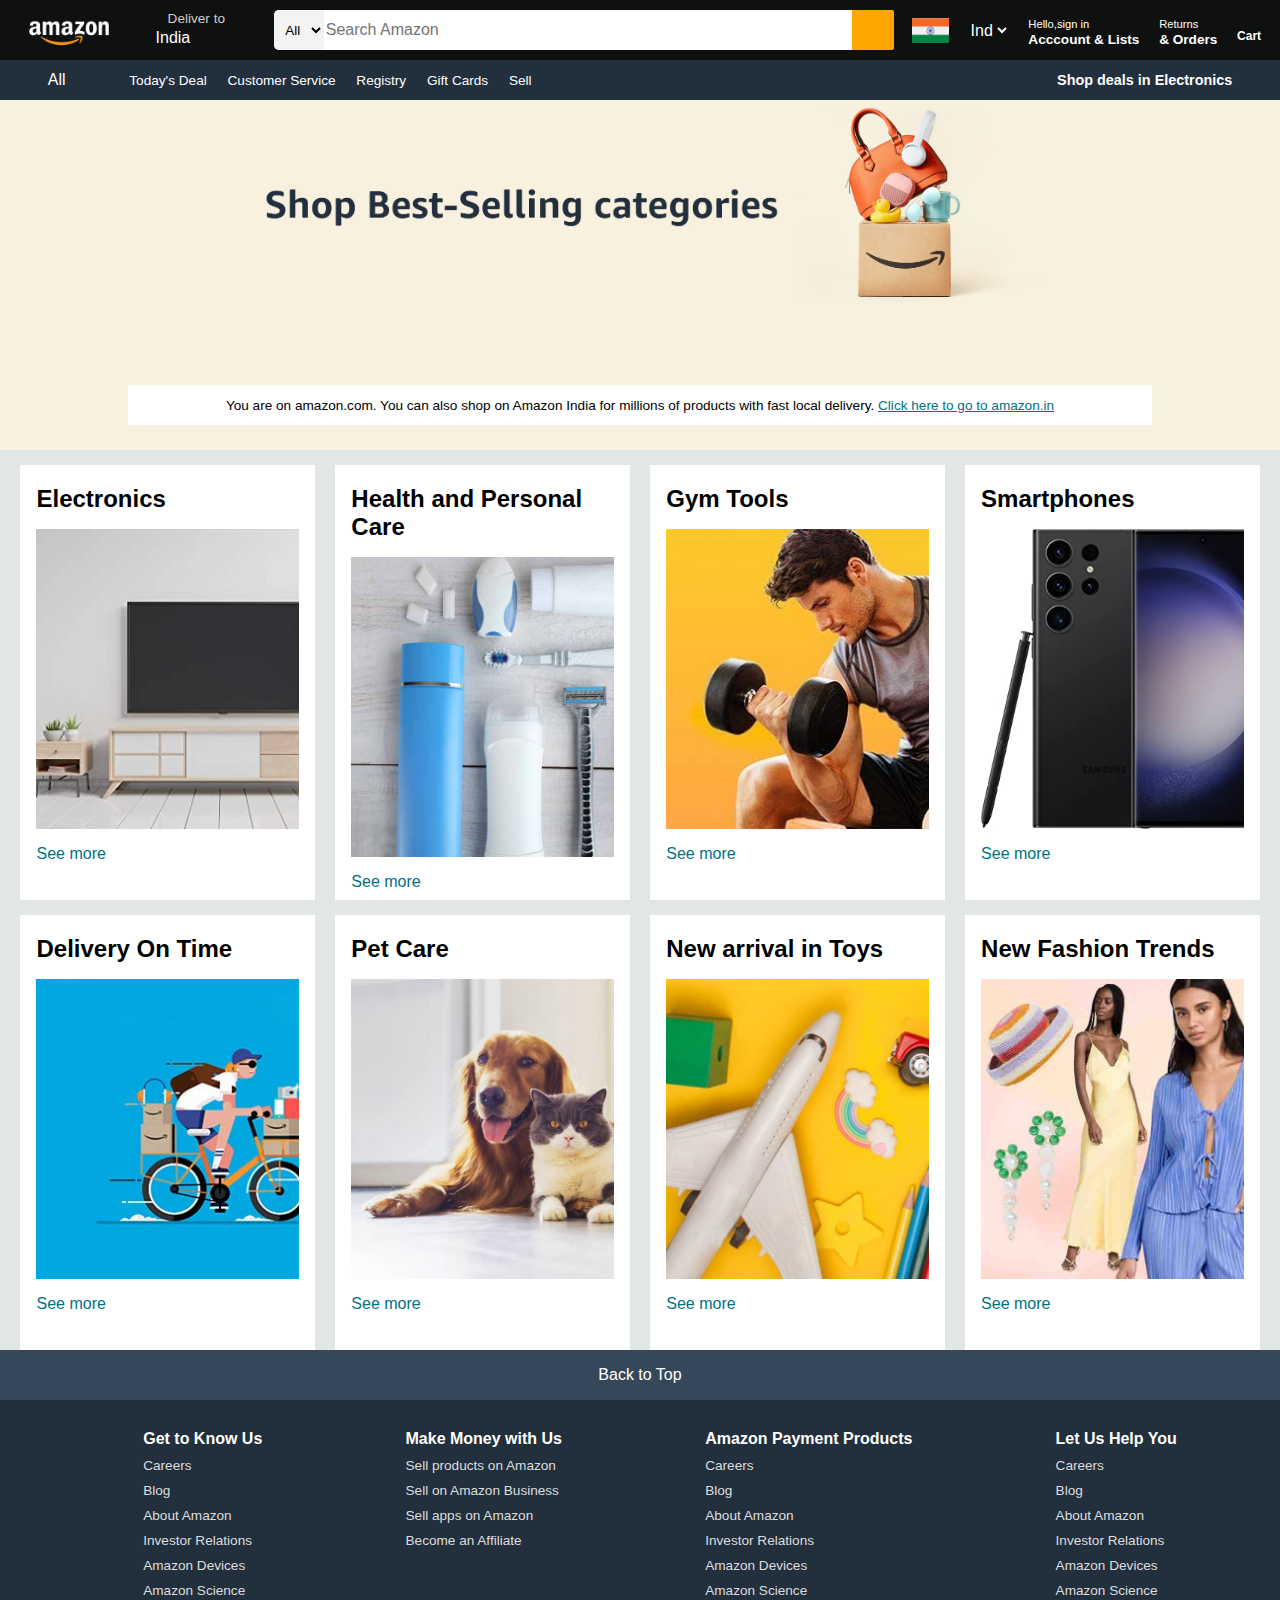
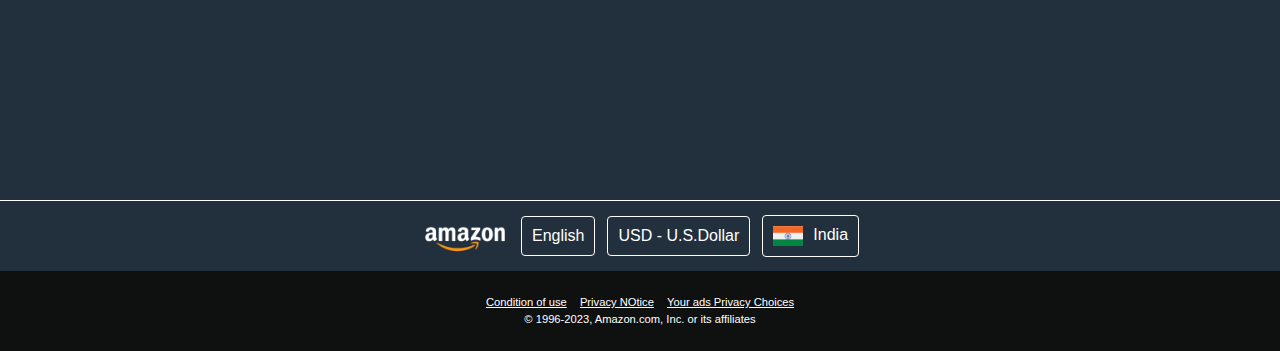
==== Amazon_Clone/index.html @ bf720684 "Add files via upload" ====
<!DOCTYPE html>
<html lang="en">
  <head>
    <meta charset="UTF-8" />
    <meta name="viewport" content="width=device-width, initial-scale=1.0" />
    <title>Amazon.com</title>
    <link
      rel="stylesheet"
      href="https://cdnjs.cloudflare.com/ajax/libs/font-awesome/6.4.2/css/all.min.css"
      integrity="sha512-z3gLpd7yknf1YoNbCzqRKc4qyor8gaKU1qmn+CShxbuBusANI9QpRohGBreCFkKxLhei6S9CQXFEbbKuqLg0DA=="
      crossorigin="anonymous"
      referrerpolicy="no-referrer"
    />
    <link rel="stylesheet" href="style.css" />
  </head>
  <body>
    <header>
      <div class="navbar">
        <div class="nav-logo border">
          <div class="logo"></div>
        </div>

        <div class="nav-address border">
          <p class="add-first">Deliver to</p>
          <div class="add-icon">
            <i class="fa-solid fa-location-dot"></i>
            <p class="add-second">India</p>
          </div>
        </div>

        <div class="nav-search">
          <select name="" class="select-search">
            <option value="all">All</option>
            <option value="health">Health</option>
            <option value="Electronics">Electronics</option>
            <option value="Books">Books</option>
            <option value="Smartphones">Smartphones</option>
          </select>
          <input type="text" placeholder="Search Amazon" class="input-search" />
          <div class="serach-icon">
            <i class="fa-solid fa-magnifying-glass"></i>
          </div>
        </div>

        <div class="nav-flag">
          <div class="flag"></div>
          <select class="flg-ind">
            <option value="">Ind</option>
            <option value="">Us</option>
            <option value="">Uk</option>
          </select>
        </div>

        <div class="nav-signin border">
          <p><span>Hello,sign in </span></p>
          <p class="nav-second">Acccount & Lists</p>
        </div>

        <div class="nav-return border">
          <p><span>Returns</span></p>
          <p class="nav-second">& Orders</p>
        </div>

        <div class="nav-cart border">
          <i class="fa-solid fa-cart-shopping"></i>
          Cart
        </div>
      </div>

      <div class="panel">
        <div class="panel-all border">
          <i class="fa-solid fa-bars "></i>
          All
        </div>

        <div class="panel-ops">
          <p class="border">Today's Deal</p>
          <p class="border">Customer Service</p>
          <p class="border">Registry</p>
          <p class="border">Gift Cards</p>
          <p class="border">Sell</p>
        </div>

        <div class="panel-deals border">Shop deals in Electronics</div>
      </div>
    </header>

    <div class="hero-sec">
      <div class="hero-msg">
        <p>
          You are on amazon.com. You can also shop on Amazon India for millions
          of products with fast local delivery.
          <a href=""> Click here to go to amazon.in</a>
        </p>
      </div>
    </div>
    <div class="shop-section">
      <div class="box1 box">
        <div class="box-contnet">
          <h2> Electronics</h2>
          <div class="box-image" style="background-image: url(box1.jpg)"></div>
          <p>See more</p>
        </div>
      </div>
      <div class="box2 box">
        <div class="box-contnet">
          <h2>Health and Personal Care</h2>
          <div class="box-image" style="background-image: url(box2_image.jpg)"></div>
          <p>See more</p>
        </div>
      </div>
      <div class="box3 box">
        <div class="box-contnet">
          <h2>Gym Tools</h2>
          <div class="box-image" style="background-image: url(box3.jpg)"></div>
          <p>See more</p>
        </div>
      </div>
      <div class="box4 box">
        <div class="box-contnet">
          <h2>Smartphones</h2>
          <div
            class="box-image"
            style="background-image: url(box4_image.jpg)"
          ></div>
          <p>See more</p>
        </div>
      </div>
      <div class="box1 box">
        <div class="box-contnet">
          <h2>Delivery On Time</h2>
          <div class="box-image" style="background-image: url(box5.jpg)"></div>
          <p>See more</p>
        </div>
      </div>
      <div class="box2 box">
        <div class="box-contnet">
          <h2>Pet Care</h2>
          <div class="box-image" style="background-image: url(box6_image.jpg)"></div>
          <p>See more</p>
        </div>
      </div>
      <div class="box3 box">
        <div class="box-contnet">
          <h2>New arrival in Toys</h2>
          <div class="box-image" style="background-image: url(box7_image.jpg)"></div>
          <p>See more</p>
        </div>
      </div>
      <div class="box4 box">
        <div class="box-contnet">
          <h2>New Fashion Trends</h2>
          <div
            class="box-image"
            style="background-image: url(box8_image.jpg)"
          ></div>
          <p>See more</p>
        </div>
      </div>
    </div>

    <footer>
      <div class="foot-panel1">Back to Top</div>
      <div class="foot-panel2">
        <ul>
          <p>Get to Know Us</p>
          <a>Careers</a>
          <a>Blog</a>
          <a>About Amazon</a>
          <a>Investor Relations</a>
          <a>Amazon Devices</a>
          <a>Amazon Science</a>
        </ul>

        <ul>
          <p>Make Money with Us</p>
          <a>Sell products on Amazon</a>
          <a>Sell on Amazon Business</a>
          <a>Sell apps on Amazon</a>
          <a>Become an Affiliate</a>
        </ul>

        <ul>
          <p>Amazon Payment Products</p>
          <a>Careers</a>
          <a>Blog</a>
          <a>About Amazon</a>
          <a>Investor Relations</a>
          <a>Amazon Devices</a>
          <a>Amazon Science</a>
        </ul>

        <ul>
          <p>Let Us Help You</p>
          <a>Careers</a>
          <a>Blog</a>
          <a>About Amazon</a>
          <a>Investor Relations</a>
          <a>Amazon Devices</a>
          <a>Amazon Science</a>
        </ul>
      </div>

      <div class="foot-panel3">
        <div class="footer-logo"></div>
        <div class="language">
          <i class="fa-solid fa-globe"></i>
          English
        </div>
        <div class="language">
          <i class="fa-solid fa-dollar-sign"></i>
          USD - U.S.Dollar
        </div>
        <div class="language">
          <div class="flag1"></div>
          India
        </div>
      </div>

      <div class="foot-panel4">
        <div class="pages">
          <a href="">Condition of use</a>
          <a href="">Privacy NOtice</a>
          <a href="">Your ads Privacy Choices</a>
        </div>
        <div class="copyright">
          © 1996-2023, Amazon.com, Inc. or its affiliates
        </div>
      </div>
    </footer>
  </body>
</html>
---- Amazon_Clone/style.css ----
*{
    margin: 0;
    font-family: Arial;
    border: border-box;
}
.navbar{
    height: 60px;
    background-color: #0f1111;
    color: white;
    display: flex;
    align-items: center;
    justify-content: space-evenly;
}
.nav-logo{
    height: 50px;
    width: 100px;
}
.logo{
    background-image:url(amazon_logo.png) ;
    height: 50px;
    width: 100px;
    background-size: cover;
}
.border{
    border: 1.5px solid transparent;
}

.border:hover{
    border: 1.5px white solid;
    border-radius: 4px;
    padding: 6px;
}

.add-first{
    color: #cccccc;
    font-size: 0.85rem;
    margin-left: 15px;
}
.add-second{
    color: #ffffff;
    font-size: 1rem;
    margin: 3px;
}
.add-icon{
    display: flex;
align-items: center;
}
.nav-address{
    margin-left: 14px;
}
.nav-search{
    display: flex;
    margin-left: 30px;
    background-color: pink  ;
    height: 40px;
    width: 620px;
    border-radius: 5px;
}
.select-search{
    background-color: #f3f3f3;
    border-top-left-radius: 5px;
    border-bottom-left-radius: 5px;
    width: 50px;
    text-align: center;
    border:none;
}
.input-search{
    border:none;
    width: 100%;
    font-size: 1rem;
}

.serach-icon{
    width: 50px;
    color: black;
    font-size: 1.2rem;
    display: flex;
    align-items: center;
    justify-content: center;
    background-color: orange;
    border-top-right-radius:2px ;
    border-bottom-right-radius:2px ;
}

.nav-flag{
    display: flex;
}
.flag{
    background-image: url(flag.png);
    background-size:contain;
    background-repeat: no-repeat;
    height: 25px;
    width: 55px;
}
.flg-ind{
    font-size: 1rem;
    color: white;
    background-color: #0f1111;
    border: none;
}


span{
    font-size: 0.7rem;
}
.nav-second{
    font-size: 0.85rem;
    font-weight: 700;
}

.nav-search:hover{
border: 2px solid orange;
}

.nav-cart i{
    font-size: 30px;

}

.nav-cart{
    font-size: 0.75rem;
    font-weight: 700;
}

.panel{
    height: 40px;
    align-items: center;
    justify-content: space-evenly;
    background-color: #222f3d;
    color: #ffffff;
display: flex;
}

.panel-ops p{
    display: inline;
    margin-left: 15px;
}

.panel-ops{
    width: 70%;
    font-size: 0.85rem;
}

.panel-deals{
    font-size: 0.9rem;
    font-weight: 700;
}

.hero-sec{
    background-image: url(hero1.jpg);
    height: 350px;
    background-size: cover;
    background-repeat: no-repeat;
    display: flex;
    justify-content: center;
    align-items: flex-end;

}
.hero-msg{
    background-color: white;
    color: black;
    height: 40px;
    display: flex;
    align-items: center;
    justify-content: center;
    font-size: 0.85rem;
    width: 80%;
    margin-bottom: 25px;
}

.hero-msg a{
    color:  #007185;
}
.box{
    height: 400px;
    
    width: 23%;
    background-color: white;
    padding: 20px 0px 15px;
    margin-top: 15px;
}
.shop-section{
    display: flex;
    flex-wrap: wrap;
    justify-content: space-evenly;
    background-color: #e2e7e6;
}
.box-image{
    
    background-size: cover;
    height: 300px;
    margin-top: 1rem;
    margin-bottom: 1rem;
}

.box-contnet{
    margin-left: 1rem;
    margin-right: 1rem;
}

.box-contnet p{
    color:#007185;
}
footer{
    margin-top: top 15px;
}
.foot-panel1{
    background-color: #37475a;
    height: 50px;
    color: #ffffff ;
    display: flex;
    justify-content: center;
    align-items: center;
}

.foot-panel2{
    background-color: #222f3d;
    color: white;
    height: 400px;
    display: flex;
    justify-content: space-evenly;
}

ul a{
    display: block;
    font-size: 0.85rem;
    margin-top: 10px;
    color: #dddddd;
    
}
ul{
    margin-top: 30px;
}

ul p{
    font-weight: 700;
}
.foot-panel3{
    background-color:#222f3d ;
    border-top:0.5px solid  white;
    height: 70px;
    display: flex;
    justify-content: center;
    align-items: center;
}
.footer-logo{
    background-image: url(amazon_logo.png);
    height: 50px;
    width: 100px;
    background-repeat: no-repeat;
    background-size: cover;
}

.language{
    color: white;
    border: 1px solid white;
    padding: 10px;
    border-radius: 4px;
    display: flex;
    margin: 6px;
}

.flag1{
    background-image: url(flag.png);
    background-size:contain;
    background-repeat: no-repeat;
    height: 20px;
    width: 40px;
}
.foot-panel4{
    background-color:#0f1111 ;
    height: 80px;
    color: white;
    text-align:center;
    font-size: 0.7rem;
    /* display: flex;
    justify-content: center;
    align-items: center; */
}

.pages a{
    color: white;
    margin: 5px;
}
.pages{

padding-top: 25px;
}
.copyright{
    padding-top: 5px;
}
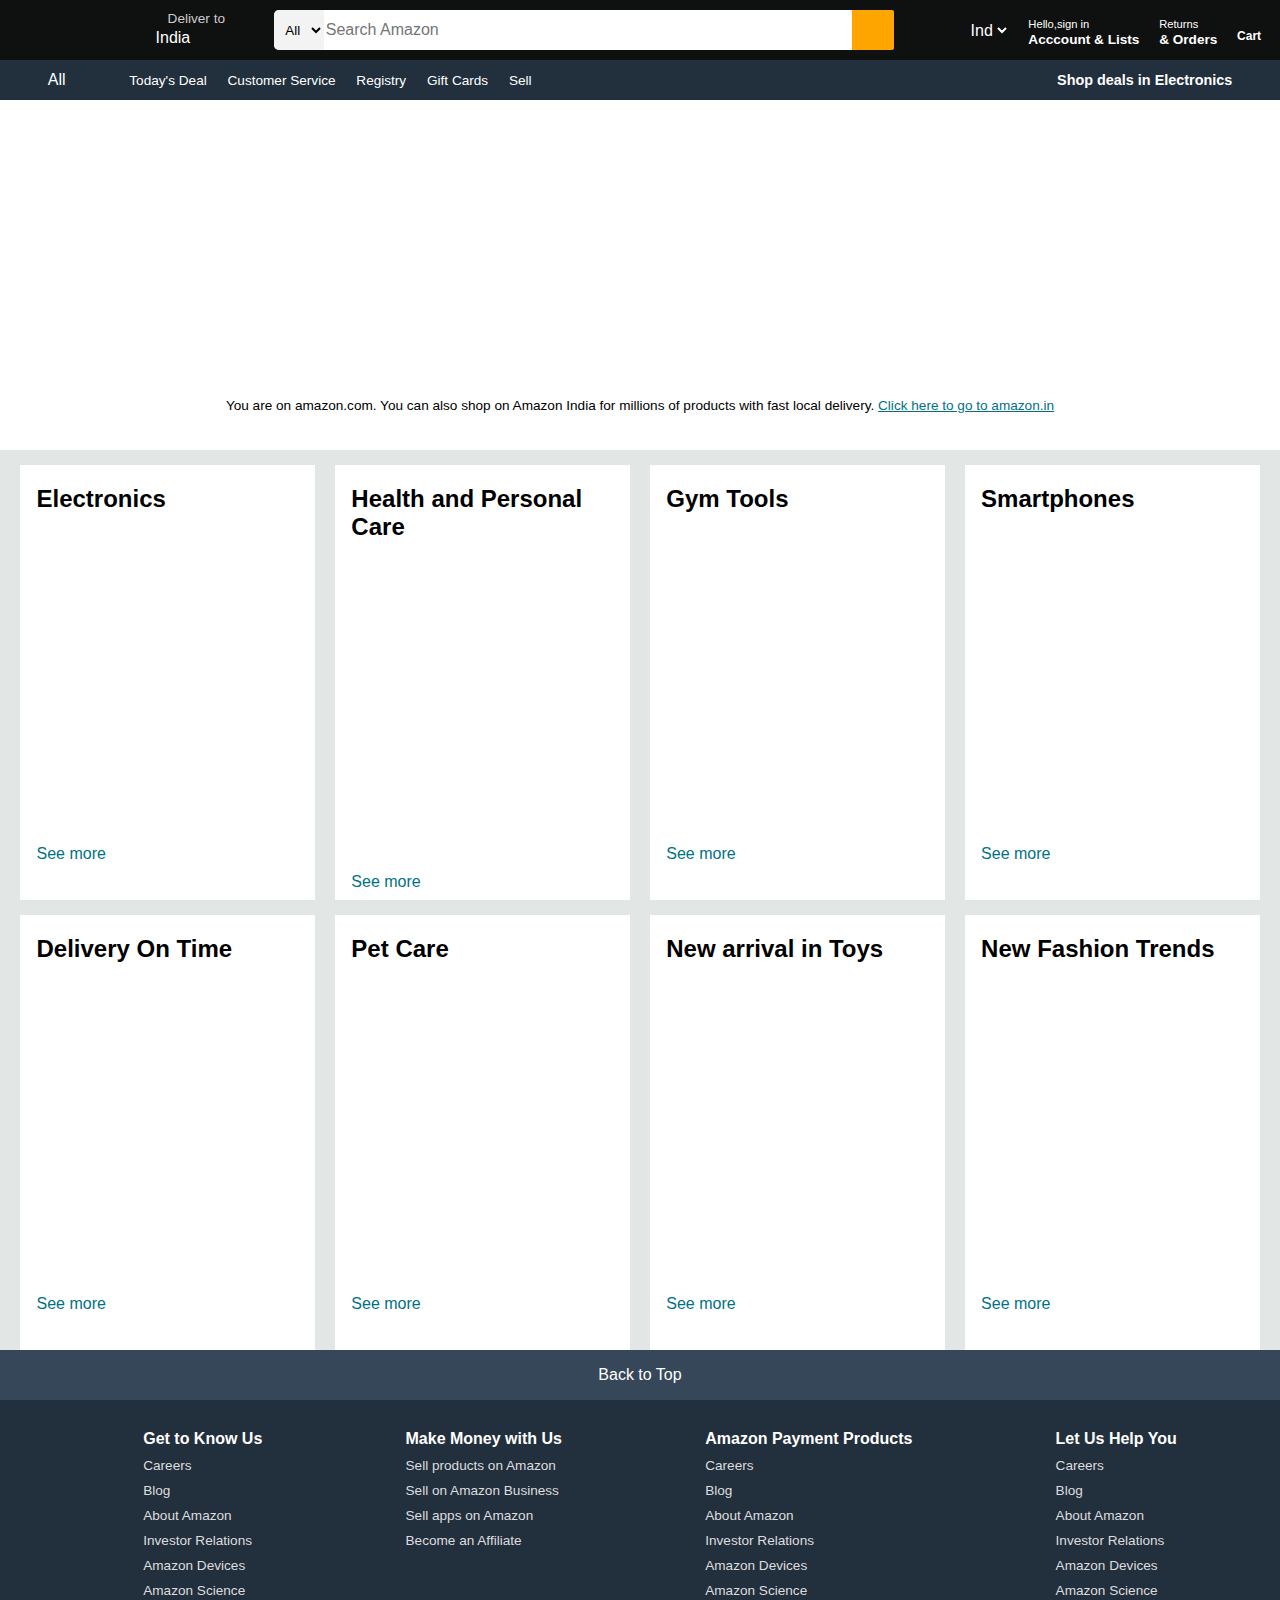
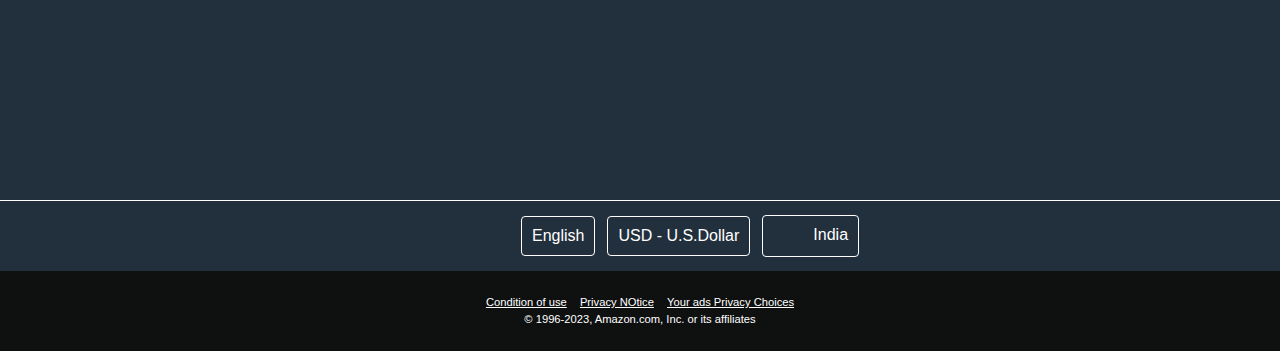
==== commit 1f43e038: "Uploading new Files" ====
--- a/Amazon_Clone/index.html
+++ b/Amazon_Clone/index.html
@@ -98,21 +98,21 @@
       <div class="box1 box">
         <div class="box-contnet">
           <h2> Electronics</h2>
-          <div class="box-image" style="background-image: url(box1.jpg)"></div>
+          <div class="box-image" style="background-image: url(/images/box1.jpg)"></div>
           <p>See more</p>
         </div>
       </div>
       <div class="box2 box">
         <div class="box-contnet">
           <h2>Health and Personal Care</h2>
-          <div class="box-image" style="background-image: url(box2_image.jpg)"></div>
+          <div class="box-image" style="background-image: url(/images/box2_image.jpg)"></div>
           <p>See more</p>
         </div>
       </div>
       <div class="box3 box">
         <div class="box-contnet">
           <h2>Gym Tools</h2>
-          <div class="box-image" style="background-image: url(box3.jpg)"></div>
+          <div class="box-image" style="background-image: url(/images/box3.jpg)"></div>
           <p>See more</p>
         </div>
       </div>
@@ -121,7 +121,7 @@
           <h2>Smartphones</h2>
           <div
             class="box-image"
-            style="background-image: url(box4_image.jpg)"
+            style="background-image: url(/images/box4_image.jpg)"
           ></div>
           <p>See more</p>
         </div>
@@ -129,21 +129,21 @@
       <div class="box1 box">
         <div class="box-contnet">
           <h2>Delivery On Time</h2>
-          <div class="box-image" style="background-image: url(box5.jpg)"></div>
+          <div class="box-image" style="background-image: url(/images/box5.jpg)"></div>
           <p>See more</p>
         </div>
       </div>
       <div class="box2 box">
         <div class="box-contnet">
           <h2>Pet Care</h2>
-          <div class="box-image" style="background-image: url(box6_image.jpg)"></div>
+          <div class="box-image" style="background-image: url(/images/box6_image.jpg)"></div>
           <p>See more</p>
         </div>
       </div>
       <div class="box3 box">
         <div class="box-contnet">
           <h2>New arrival in Toys</h2>
-          <div class="box-image" style="background-image: url(box7_image.jpg)"></div>
+          <div class="box-image" style="background-image: url(/images/box7_image.jpg)"></div>
           <p>See more</p>
         </div>
       </div>
@@ -152,7 +152,7 @@
           <h2>New Fashion Trends</h2>
           <div
             class="box-image"
-            style="background-image: url(box8_image.jpg)"
+            style="background-image: url(/images/box8_image.jpg)"
           ></div>
           <p>See more</p>
         </div>
--- a/Amazon_Clone/style.css
+++ b/Amazon_Clone/style.css
@@ -16,7 +16,7 @@
     width: 100px;
 }
 .logo{
-    background-image:url(amazon_logo.png) ;
+    background-image:url(/images/amazon_logo.png) ;
     height: 50px;
     width: 100px;
     background-size: cover;
@@ -28,7 +28,7 @@
 .border:hover{
     border: 1.5px white solid;
     border-radius: 4px;
-    padding: 6px;
+    padding: 4px;
 }
 
 .add-first{
@@ -86,7 +86,7 @@
     display: flex;
 }
 .flag{
-    background-image: url(flag.png);
+    background-image: url(/images/flag.png);
     background-size:contain;
     background-repeat: no-repeat;
     height: 25px;
@@ -128,7 +128,7 @@
     justify-content: space-evenly;
     background-color: #222f3d;
     color: #ffffff;
-display: flex;
+    display: flex;
 }
 
 .panel-ops p{
@@ -147,7 +147,7 @@
 }
 
 .hero-sec{
-    background-image: url(hero1.jpg);
+    background-image: url(/images/hero1.jpg);
     height: 350px;
     background-size: cover;
     background-repeat: no-repeat;
@@ -244,7 +244,7 @@
     align-items: center;
 }
 .footer-logo{
-    background-image: url(amazon_logo.png);
+    background-image: url(/images/amazon_logo.png);
     height: 50px;
     width: 100px;
     background-repeat: no-repeat;
@@ -261,7 +261,7 @@
 }
 
 .flag1{
-    background-image: url(flag.png);
+    background-image: url(/images/flag.png);
     background-size:contain;
     background-repeat: no-repeat;
     height: 20px;
